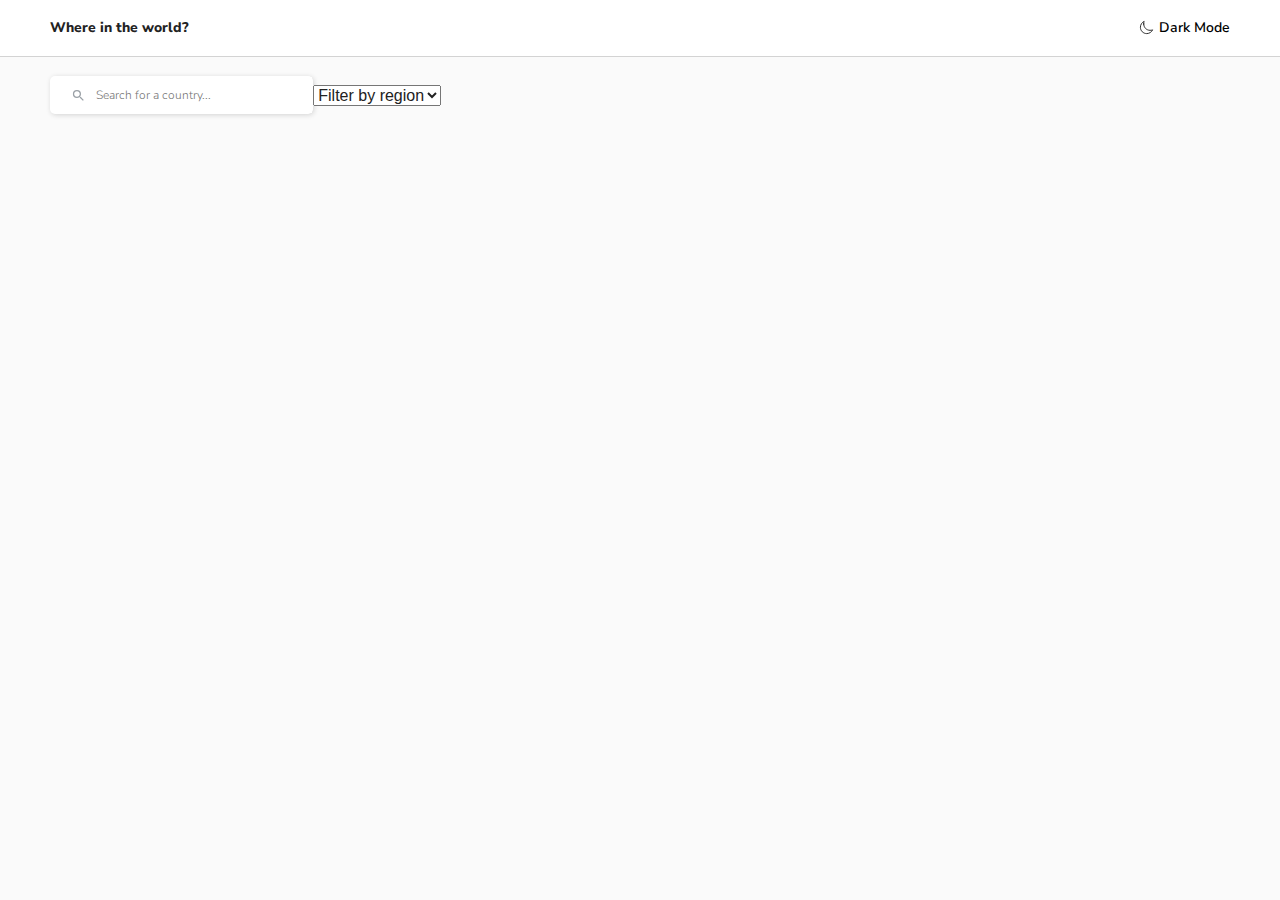
==== index.html @ 9d829b7d "first commit" ====
<!DOCTYPE html>
<html lang="en">
  <head>
    <meta charset="UTF-8" />
    <meta http-equiv="X-UA-Compatible" content="IE=edge" />
    <meta name="viewport" content="width=device-width, initial-scale=1.0" />
    <link href="assets\css\reset.css" rel="stylesheet" type="text/css" />
    <link href="assets\css\my-reset.css" rel="stylesheet" type="text/css" />
    <link rel="stylesheet" href="assets\css\style.css" type="text/css" />
    <title>
      Frontend Mentor - REST Countries API with color theme switcher
    </title>
  </head>
  <body>
    <div class="main">
      <div class="header">
        <div class="headerleft"><h1>Where in the world?</h1></div>
        <div class="headerright">
          <div class="moon">
            <svg
              xmlns="http://www.w3.org/2000/svg"
              class="ionicon"
              viewBox="0 0 512 512"
            >
              <title>Moon</title>
              <path
                d="M160 136c0-30.62 4.51-61.61 16-88C99.57 81.27 48 159.32 48 248c0 119.29 96.71 216 216 216 88.68 0 166.73-51.57 200-128-26.39 11.49-57.38 16-88 16-119.29 0-216-96.71-216-216z"
                fill="none"
                stroke="currentColor"
                stroke-linecap="round"
                stroke-linejoin="round"
                stroke-width="32"
              />
            </svg>
          </div>
          <div>
            <a href="">Dark Mode</a>
          </div>
        </div>
      </div>
      <div class="search">
        <div class="box">
          <div class="glass">
            <svg
              focusable="false"
              xmlns="http://www.w3.org/2000/svg"
              viewBox="0 0 24 24"
              style="width: 15px; height: 15px"
            >
              <path
                d="M15.5 14h-.79l-.28-.27A6.471 6.471 0 0 0 16 9.5 6.5 6.5 0 1 0 9.5 16c1.61 0 3.09-.59 4.23-1.57l.27.28v.79l5 4.99L20.49 19l-4.99-5zm-6 0C7.01 14 5 11.99 5 9.5S7.01 5 9.5 5 14 7.01 14 9.5 11.99 14 9.5 14z"
              ></path>
            </svg>
          </div>
          <input type="text" placeholder="Search for a country..." />
        </div>
        <div class="filter">
          <select name="filter" id="">
            <option selected disabled>Filter by region</option>
            <option value="africa">Africa</option>
            <option value="america">America</option>
            <option value="asia">Asia</option>
            <option value="europe">Europe</option>
            <option value="ocenia">Ocenia</option>
          </select>
        </div>
      </div>
      <div class="flags"></div>
    </div>
  </body>
</html>
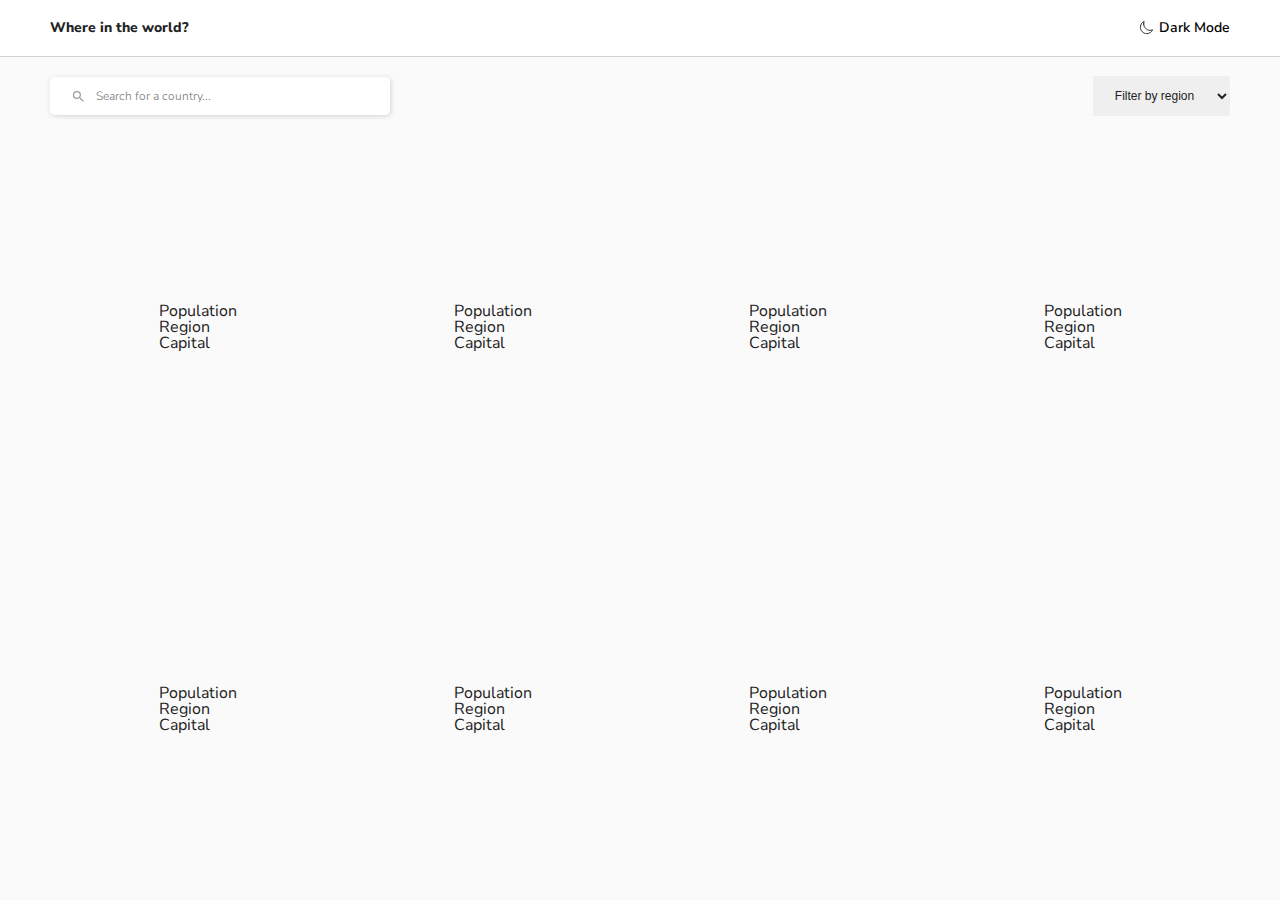
==== commit 16e7fe9c: "filter-boxes added" ====
--- a/index.html
+++ b/index.html
@@ -55,17 +55,136 @@
           <input type="text" placeholder="Search for a country..." />
         </div>
         <div class="filter">
-          <select name="filter" id="">
+          <select>
             <option selected disabled>Filter by region</option>
-            <option value="africa">Africa</option>
-            <option value="america">America</option>
-            <option value="asia">Asia</option>
-            <option value="europe">Europe</option>
-            <option value="ocenia">Ocenia</option>
+            <option value="">Africa</option>
+            <option value="">America</option>
+            <option value="">Asia</option>
+            <option value="">Europe</option>
+            <option value="">Ocenia</option>
           </select>
         </div>
       </div>
-      <div class="flags"></div>
+      <div class="flags">
+        <div class="country">
+          <div>
+            <img src="" alt="" />
+          </div>
+          <div>
+            <h1></h1>
+            <h2>Population</h2>
+            <p></p>
+            <h2>Region</h2>
+            <p></p>
+            <h2>Capital</h2>
+            <p></p>
+          </div>
+        </div>
+
+        <div class="country">
+          <div>
+            <img src="" alt="" />
+          </div>
+          <div>
+            <h1></h1>
+            <h2>Population</h2>
+            <p></p>
+            <h2>Region</h2>
+            <p></p>
+            <h2>Capital</h2>
+            <p></p>
+          </div>
+        </div>
+        <div class="country">
+          <div>
+            <img src="" alt="" />
+          </div>
+          <div>
+            <h1></h1>
+            <h2>Population</h2>
+            <p></p>
+            <h2>Region</h2>
+            <p></p>
+            <h2>Capital</h2>
+            <p></p>
+          </div>
+        </div>
+
+        <div class="country">
+          <div>
+            <img src="" alt="" />
+          </div>
+          <div>
+            <h1></h1>
+            <h2>Population</h2>
+            <p></p>
+            <h2>Region</h2>
+            <p></p>
+            <h2>Capital</h2>
+            <p></p>
+          </div>
+        </div>
+
+        <div class="country">
+          <div>
+            <img src="" alt="" />
+          </div>
+          <div>
+            <h1></h1>
+            <h2>Population</h2>
+            <p></p>
+            <h2>Region</h2>
+            <p></p>
+            <h2>Capital</h2>
+            <p></p>
+          </div>
+        </div>
+
+        <div class="country">
+          <div>
+            <img src="" alt="" />
+          </div>
+          <div>
+            <h1></h1>
+            <h2>Population</h2>
+            <p></p>
+            <h2>Region</h2>
+            <p></p>
+            <h2>Capital</h2>
+            <p></p>
+          </div>
+        </div>
+
+        <div class="country">
+          <div>
+            <img src="" alt="" />
+          </div>
+          <div>
+            <h1></h1>
+            <h2>Population</h2>
+            <p></p>
+            <h2>Region</h2>
+            <p></p>
+            <h2>Capital</h2>
+            <p></p>
+          </div>
+        </div>
+
+        <div class="country">
+          <div>
+            <img src="" alt="" />
+          </div>
+          <div>
+            <h1></h1>
+            <h2>Population</h2>
+            <p></p>
+            <h2>Region</h2>
+            <p></p>
+            <h2>Capital</h2>
+            <p></p>
+          </div>
+        </div>
+      </div>
     </div>
   </body>
 </html>
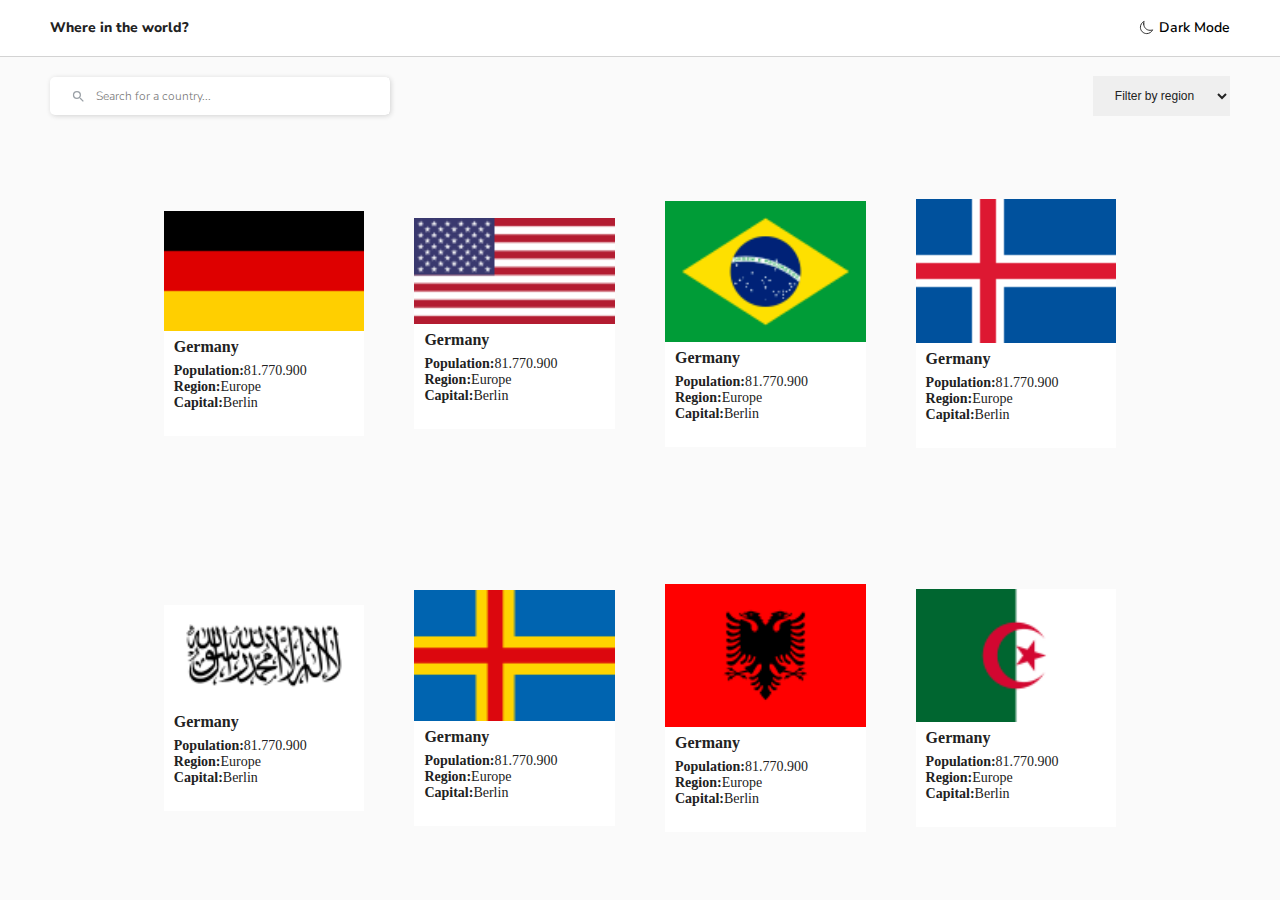
==== commit f73ac2af: "day mode ok" ====
--- a/index.html
+++ b/index.html
@@ -67,121 +67,100 @@
       </div>
       <div class="flags">
         <div class="country">
-          <div>
-            <img src="" alt="" />
+          <div class="countryup">
+            <img src="assets\design\125px-Flag_of_Germany.svg.png" alt="" />
           </div>
-          <div>
-            <h1></h1>
-            <h2>Population</h2>
-            <p></p>
-            <h2>Region</h2>
-            <p></p>
-            <h2>Capital</h2>
-            <p></p>
+          <div class="exp">
+            <h1>Germany</h1>
+            <p><b>Population:</b>81.770.900</p>
+            <p><b>Region:</b>Europe</p>
+            <p><b>Capital:</b>Berlin</p>
           </div>
         </div>
 
         <div class="country">
-          <div>
-            <img src="" alt="" />
+          <div class="countryup">
+            <img
+              src="assets\design\125px-Flag_of_the_United_States.svg.png"
+              alt=""
+            />
           </div>
-          <div>
-            <h1></h1>
-            <h2>Population</h2>
-            <p></p>
-            <h2>Region</h2>
-            <p></p>
-            <h2>Capital</h2>
-            <p></p>
+          <div class="exp">
+            <h1>Germany</h1>
+            <p><b>Population:</b>81.770.900</p>
+            <p><b>Region:</b>Europe</p>
+            <p><b>Capital:</b>Berlin</p>
           </div>
         </div>
         <div class="country">
-          <div>
-            <img src="" alt="" />
+          <div class="countryup">
+            <img src="assets\design\125px-Flag_of_Brazil.svg.png" alt="" />
           </div>
-          <div>
-            <h1></h1>
-            <h2>Population</h2>
-            <p></p>
-            <h2>Region</h2>
-            <p></p>
-            <h2>Capital</h2>
-            <p></p>
+          <div class="exp">
+            <h1>Germany</h1>
+            <p><b>Population:</b>81.770.900</p>
+            <p><b>Region:</b>Europe</p>
+            <p><b>Capital:</b>Berlin</p>
           </div>
         </div>
 
         <div class="country">
-          <div>
-            <img src="" alt="" />
+          <div class="countryup">
+            <img src="assets\design\125px-Flag_of_Iceland.svg.png" alt="" />
           </div>
-          <div>
-            <h1></h1>
-            <h2>Population</h2>
-            <p></p>
-            <h2>Region</h2>
-            <p></p>
-            <h2>Capital</h2>
-            <p></p>
+          <div class="exp">
+            <h1>Germany</h1>
+            <p><b>Population:</b>81.770.900</p>
+            <p><b>Region:</b>Europe</p>
+            <p><b>Capital:</b>Berlin</p>
           </div>
         </div>
 
         <div class="country">
-          <div>
-            <img src="" alt="" />
+          <div class="countryup">
+            <img src="assets\design\Flag_of_the_Taliban.svg.png" alt="" />
           </div>
-          <div>
-            <h1></h1>
-            <h2>Population</h2>
-            <p></p>
-            <h2>Region</h2>
-            <p></p>
-            <h2>Capital</h2>
-            <p></p>
+          <div class="exp">
+            <h1>Germany</h1>
+            <p><b>Population:</b>81.770.900</p>
+            <p><b>Region:</b>Europe</p>
+            <p><b>Capital:</b>Berlin</p>
           </div>
         </div>
 
         <div class="country">
-          <div>
-            <img src="" alt="" />
+          <div class="countryup">
+            <img src="assets\design\125px-Flag_of_Åland.svg.png" alt="" />
           </div>
-          <div>
-            <h1></h1>
-            <h2>Population</h2>
-            <p></p>
-            <h2>Region</h2>
-            <p></p>
-            <h2>Capital</h2>
-            <p></p>
+          <div class="exp">
+            <h1>Germany</h1>
+            <p><b>Population:</b>81.770.900</p>
+            <p><b>Region:</b>Europe</p>
+            <p><b>Capital:</b>Berlin</p>
           </div>
         </div>
 
         <div class="country">
-          <div>
-            <img src="" alt="" />
+          <div class="countryup">
+            <img src="assets\design\125px-Flag_of_Albania.svg.png" alt="" />
           </div>
-          <div>
-            <h1></h1>
-            <h2>Population</h2>
-            <p></p>
-            <h2>Region</h2>
-            <p></p>
-            <h2>Capital</h2>
-            <p></p>
+          <div class="exp">
+            <h1>Germany</h1>
+            <p><b>Population:</b>81.770.900</p>
+            <p><b>Region:</b>Europe</p>
+            <p><b>Capital:</b>Berlin</p>
           </div>
         </div>
 
         <div class="country">
-          <div>
-            <img src="" alt="" />
+          <div class="countryup">
+            <img src="assets\design\125px-Flag_of_Algeria.svg.png" alt="" />
           </div>
-          <div>
-            <h1></h1>
-            <h2>Population</h2>
-            <p></p>
-            <h2>Region</h2>
-            <p></p>
-            <h2>Capital</h2>
-            <p></p>
+          <div class="exp">
+            <h1>Germany</h1>
+            <p><b>Population:</b>81.770.900</p>
+            <p><b>Region:</b>Europe</p>
+            <p><b>Capital:</b>Berlin</p>
           </div>
         </div>
       </div>
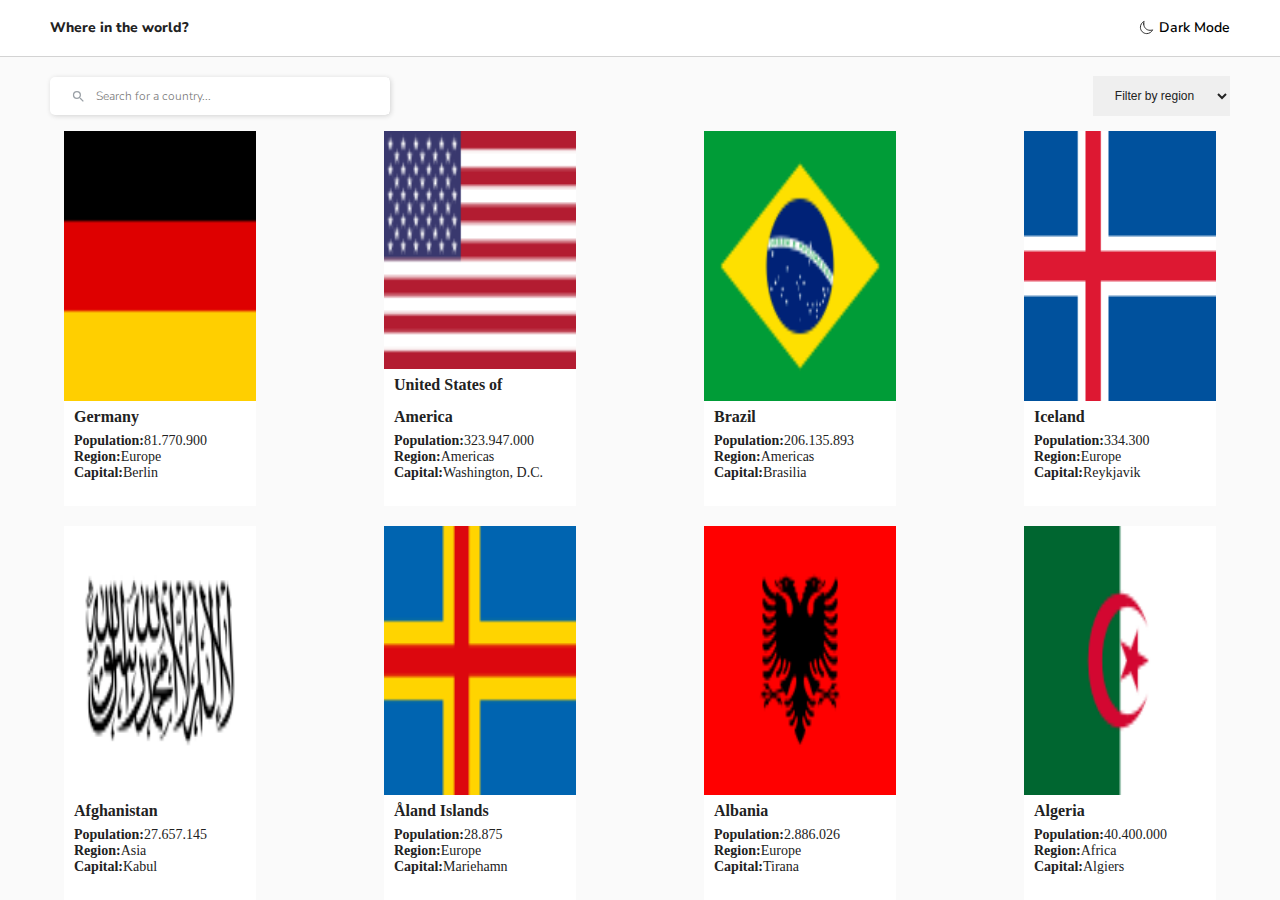
==== commit 42bcb324: "day mode revise" ====
--- a/index.html
+++ b/index.html
@@ -66,101 +66,104 @@
         </div>
       </div>
       <div class="flags">
-        <div class="country">
-          <div class="countryup">
-            <img src="assets\design\125px-Flag_of_Germany.svg.png" alt="" />
+        <div class="flagup">
+          <div class="country">
+            <div class="countryup">
+              <img src="assets\design\125px-Flag_of_Germany.svg.png" alt="" />
+            </div>
+            <div class="exp">
+              <h1>Germany</h1>
+              <p><b>Population:</b>81.770.900</p>
+              <p><b>Region:</b>Europe</p>
+              <p><b>Capital:</b>Berlin</p>
+            </div>
           </div>
-          <div class="exp">
-            <h1>Germany</h1>
-            <p><b>Population:</b>81.770.900</p>
-            <p><b>Region:</b>Europe</p>
-            <p><b>Capital:</b>Berlin</p>
+
+          <div class="country">
+            <div class="countryup">
+              <img
+                src="assets\design\125px-Flag_of_the_United_States.svg.png"
+                alt=""
+              />
+            </div>
+            <div class="exp">
+              <h1>United States of America</h1>
+              <p><b>Population:</b>323.947.000</p>
+              <p><b>Region:</b>Americas</p>
+              <p><b>Capital:</b>Washington, D.C.</p>
+            </div>
+          </div>
+          <div class="country">
+            <div class="countryup">
+              <img src="assets\design\125px-Flag_of_Brazil.svg.png" alt="" />
+            </div>
+            <div class="exp">
+              <h1>Brazil</h1>
+              <p><b>Population:</b>206.135.893</p>
+              <p><b>Region:</b>Americas</p>
+              <p><b>Capital:</b>Brasilia</p>
+            </div>
+          </div>
+
+          <div class="country">
+            <div class="countryup">
+              <img src="assets\design\125px-Flag_of_Iceland.svg.png" alt="" />
+            </div>
+            <div class="exp">
+              <h1>Iceland</h1>
+              <p><b>Population:</b>334.300</p>
+              <p><b>Region:</b>Europe</p>
+              <p><b>Capital:</b>Reykjavik</p>
+            </div>
           </div>
         </div>
+        <div class="flagdown">
+          <div class="country">
+            <div class="countryup">
+              <img src="assets\design\Flag_of_the_Taliban.svg.png" alt="" />
+            </div>
+            <div class="exp">
+              <h1>Afghanistan</h1>
+              <p><b>Population:</b>27.657.145</p>
+              <p><b>Region:</b>Asia</p>
+              <p><b>Capital:</b>Kabul</p>
+            </div>
+          </div>
 
-        <div class="country">
-          <div class="countryup">
-            <img
-              src="assets\design\125px-Flag_of_the_United_States.svg.png"
-              alt=""
-            />
+          <div class="country">
+            <div class="countryup">
+              <img src="assets\design\125px-Flag_of_Åland.svg.png" alt="" />
+            </div>
+            <div class="exp">
+              <h1>Åland Islands</h1>
+              <p><b>Population:</b>28.875</p>
+              <p><b>Region:</b>Europe</p>
+              <p><b>Capital:</b>Mariehamn</p>
+            </div>
           </div>
-          <div class="exp">
-            <h1>Germany</h1>
-            <p><b>Population:</b>81.770.900</p>
-            <p><b>Region:</b>Europe</p>
-            <p><b>Capital:</b>Berlin</p>
+
+          <div class="country">
+            <div class="countryup">
+              <img src="assets\design\125px-Flag_of_Albania.svg.png" alt="" />
+            </div>
+            <div class="exp">
+              <h1>Albania</h1>
+              <p><b>Population:</b>2.886.026</p>
+              <p><b>Region:</b>Europe</p>
+              <p><b>Capital:</b>Tirana</p>
+            </div>
           </div>
-        </div>
-        <div class="country">
-          <div class="countryup">
-            <img src="assets\design\125px-Flag_of_Brazil.svg.png" alt="" />
-          </div>
-          <div class="exp">
-            <h1>Germany</h1>
-            <p><b>Population:</b>81.770.900</p>
-            <p><b>Region:</b>Europe</p>
-            <p><b>Capital:</b>Berlin</p>
-          </div>
-        </div>
 
-        <div class="country">
-          <div class="countryup">
-            <img src="assets\design\125px-Flag_of_Iceland.svg.png" alt="" />
-          </div>
-          <div class="exp">
-            <h1>Germany</h1>
-            <p><b>Population:</b>81.770.900</p>
-            <p><b>Region:</b>Europe</p>
-            <p><b>Capital:</b>Berlin</p>
-          </div>
-        </div>
-
-        <div class="country">
-          <div class="countryup">
-            <img src="assets\design\Flag_of_the_Taliban.svg.png" alt="" />
-          </div>
-          <div class="exp">
-            <h1>Germany</h1>
-            <p><b>Population:</b>81.770.900</p>
-            <p><b>Region:</b>Europe</p>
-            <p><b>Capital:</b>Berlin</p>
-          </div>
-        </div>
-
-        <div class="country">
-          <div class="countryup">
-            <img src="assets\design\125px-Flag_of_Åland.svg.png" alt="" />
-          </div>
-          <div class="exp">
-            <h1>Germany</h1>
-            <p><b>Population:</b>81.770.900</p>
-            <p><b>Region:</b>Europe</p>
-            <p><b>Capital:</b>Berlin</p>
-          </div>
-        </div>
-
-        <div class="country">
-          <div class="countryup">
-            <img src="assets\design\125px-Flag_of_Albania.svg.png" alt="" />
-          </div>
-          <div class="exp">
-            <h1>Germany</h1>
-            <p><b>Population:</b>81.770.900</p>
-            <p><b>Region:</b>Europe</p>
-            <p><b>Capital:</b>Berlin</p>
-          </div>
-        </div>
-
-        <div class="country">
-          <div class="countryup">
-            <img src="assets\design\125px-Flag_of_Algeria.svg.png" alt="" />
-          </div>
-          <div class="exp">
-            <h1>Germany</h1>
-            <p><b>Population:</b>81.770.900</p>
-            <p><b>Region:</b>Europe</p>
-            <p><b>Capital:</b>Berlin</p>
+          <div class="country">
+            <div class="countryup">
+              <img src="assets\design\125px-Flag_of_Algeria.svg.png" alt="" />
+            </div>
+            <div class="exp">
+              <h1>Algeria</h1>
+              <p><b>Population:</b>40.400.000</p>
+              <p><b>Region:</b>Africa</p>
+              <p><b>Capital:</b>Algiers</p>
+            </div>
           </div>
         </div>
       </div>
